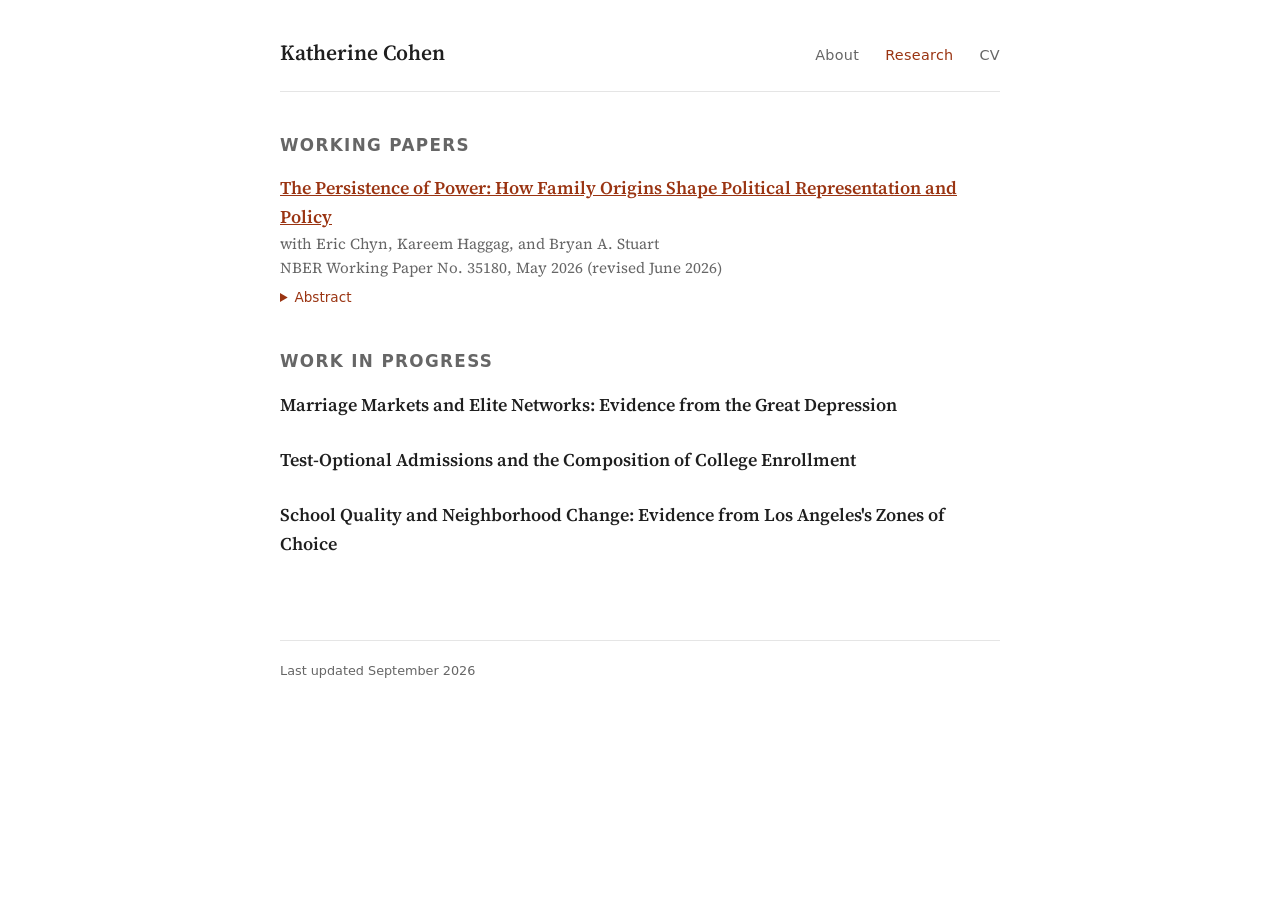
==== research.html @ c25a2d51 "Initial site" ====
<!doctype html>
<html lang="en">
<head>
  <meta charset="utf-8">
  <meta name="viewport" content="width=device-width, initial-scale=1">
  <title>Research | Katherine Cohen</title>
  <link rel="preconnect" href="https://fonts.googleapis.com">
  <link href="https://fonts.googleapis.com/css2?family=Source+Serif+4:opsz,wght@8..60,400;8..60,600&display=swap" rel="stylesheet">
  <link rel="stylesheet" href="style.css">
</head>
<body>
<div class="wrap">
  <header>
    <a class="name" href="index.html">Katherine Cohen</a>
    <nav>
      <a href="index.html">About</a>
      <a href="research.html" aria-current="page">Research</a>
      <a href="assets/Cohen_CV.pdf">CV</a>
      <!-- <a href="hobbies.html">Hobbies</a> -->
    </nav>
  </header>

  <main>
    <h2>Working Papers</h2>

    <div class="paper">
      <div class="title"><a href="https://www.nber.org/papers/w35180">The Persistence of Power: How Family Origins Shape Political Representation and Policy</a></div>
      <div class="meta">with Eric Chyn, Kareem Haggag, and Bryan A. Stuart<br>NBER Working Paper No. 35180, May 2026 (revised June 2026)</div>
      <details>
        <summary>Abstract</summary>
        <p>In the United States, long hailed as the land of opportunity, is access to political office truly open across society, or do the most privileged children disproportionately rise to enter political life? This question speaks to a longstanding concern that elite families may entrench themselves in positions of power, reproducing a form of hereditary privilege within a democratic system. We study the family backgrounds of U.S. politicians over the late nineteenth and early twentieth centuries and show that children from wealthy and privileged households have been substantially overrepresented in elected office. This imbalance has persisted over time and, at the highest levels of office, varies little across political parties. To test the durability of elite political advantage, we exploit the sudden economic shock caused by the end of slavery. Despite the large and concentrated losses at the top of the wealth distribution, the children of slaveholders continued to enter government at high rates. Finally, we examine whether politicians' socioeconomic origins shape policy by constructing a new sample of close elections linked to detailed information on U.S. House candidates' family backgrounds. Comparing otherwise similar districts in which a candidate from a high socioeconomic status family narrowly wins rather than loses, we find that districts represented by higher status candidates are less likely to support pro-tax positions in roll-call voting. Together, the evidence across our analyses shows that family background strongly predicts entry into political office and has measurable consequences for policy choices.</p>
      </details>
    </div>

    <h2>Work in Progress</h2>

    <div class="paper">
      <div class="title">Marriage Markets and Elite Networks: Evidence from the Great Depression</div>
    </div>
    <div class="paper">
      <div class="title">Test-Optional Admissions and the Composition of College Enrollment</div>
    </div>
    <div class="paper">
      <div class="title">School Quality and Neighborhood Change: Evidence from Los Angeles's Zones of Choice</div>
    </div>
  </main>

  <footer>Last updated September 2026</footer>
</div>
</body>
</html>
---- style.css ----
:root {
  --text: #1f1f1f;
  --muted: #666;
  --accent: #9a3412;
  --rule: #e5e5e5;
  --bg: #ffffff;
}
@media (prefers-color-scheme: dark) {
  :root {
    --text: #e8e6e3;
    --muted: #a3a3a3;
    --accent: #f0a37a;
    --rule: #333;
    --bg: #161616;
  }
}

* { box-sizing: border-box; }

body {
  margin: 0;
  background: var(--bg);
  color: var(--text);
  font-family: "Source Serif 4", Georgia, serif;
  font-size: 18px;
  line-height: 1.6;
}

.wrap {
  max-width: 760px;
  margin: 0 auto;
  padding: 0 20px;
}

/* Header and navigation */
header {
  display: flex;
  flex-wrap: wrap;
  justify-content: space-between;
  align-items: baseline;
  gap: 8px 24px;
  padding: 36px 0 20px;
  border-bottom: 1px solid var(--rule);
}
.name {
  font-size: 1.35rem;
  font-weight: 600;
  color: var(--text);
  text-decoration: none;
}
nav a {
  margin-left: 22px;
  color: var(--muted);
  text-decoration: none;
  font-family: system-ui, -apple-system, sans-serif;
  font-size: 0.9rem;
  letter-spacing: 0.02em;
}
nav a:first-child { margin-left: 0; }
nav a:hover, nav a[aria-current="page"] { color: var(--accent); }

main { padding: 40px 0 56px; }

a { color: var(--accent); }

/* Home page */
.intro {
  display: grid;
  grid-template-columns: 220px 1fr;
  gap: 40px;
  align-items: start;
}
.intro img {
  width: 100%;
  border-radius: 6px;
  display: block;
}
.intro p:first-child { margin-top: 0; }
.contact {
  font-family: system-ui, -apple-system, sans-serif;
  font-size: 0.9rem;
  color: var(--muted);
  margin-top: 14px;
  line-height: 1.8;
}
@media (max-width: 620px) {
  .intro { grid-template-columns: 1fr; gap: 24px; }
  .intro img { max-width: 200px; }
}

/* Research page */
h2 {
  font-size: 1.05rem;
  font-family: system-ui, -apple-system, sans-serif;
  text-transform: uppercase;
  letter-spacing: 0.08em;
  color: var(--muted);
  font-weight: 600;
  margin: 40px 0 16px;
}
h2:first-child { margin-top: 0; }
.paper { margin-bottom: 26px; }
.paper .title { font-weight: 600; }
.paper .meta { color: var(--muted); font-size: 0.95rem; }
.paper details { margin-top: 6px; font-size: 0.95rem; }
.paper summary {
  cursor: pointer;
  color: var(--accent);
  font-family: system-ui, -apple-system, sans-serif;
  font-size: 0.85rem;
}
.paper details p { margin: 8px 0 0; }

footer {
  border-top: 1px solid var(--rule);
  padding: 20px 0 40px;
  color: var(--muted);
  font-size: 0.8rem;
  font-family: system-ui, -apple-system, sans-serif;
}
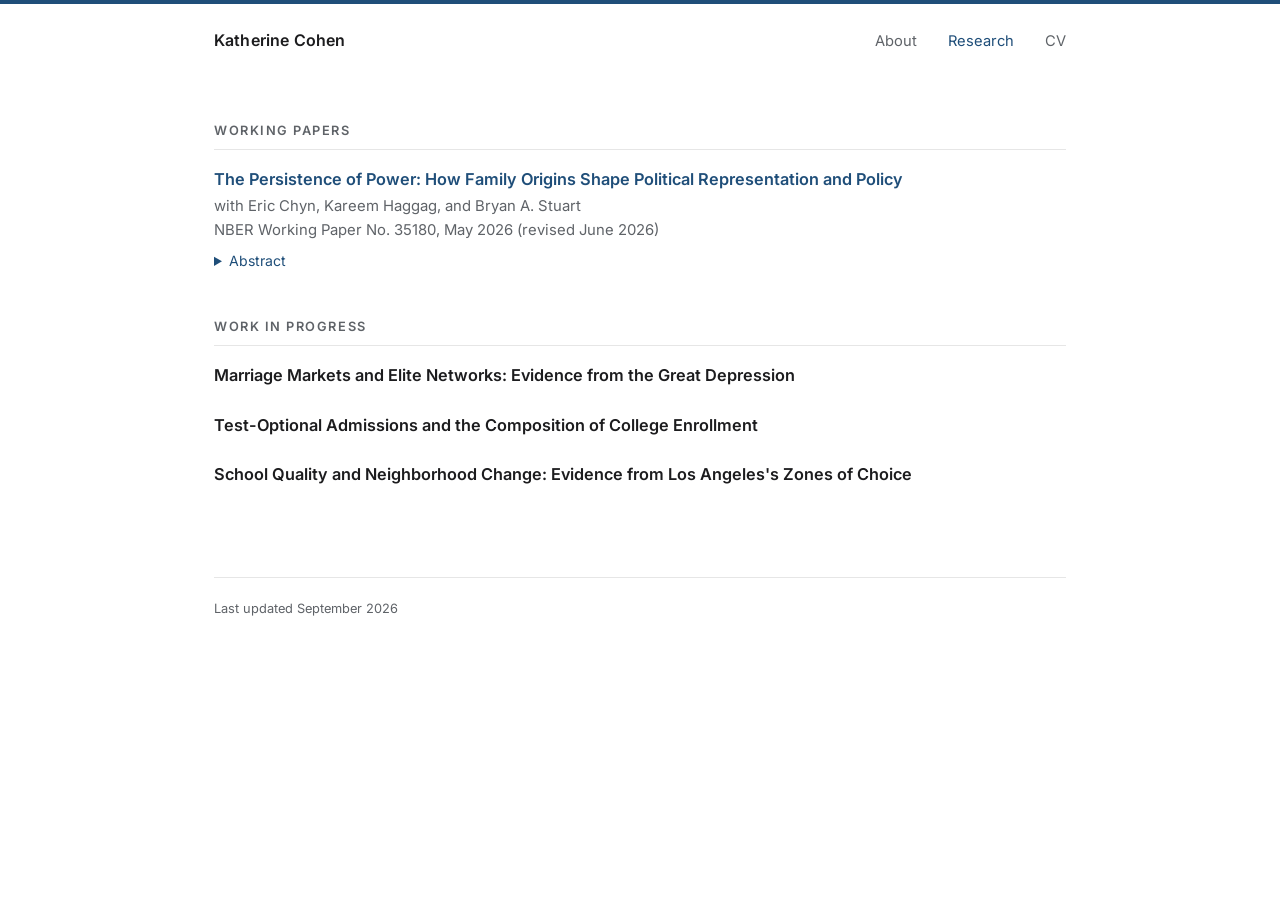
==== commit 3a6b7844: "Shorten bio, new layout" ====
--- a/research.html
+++ b/research.html
@@ -5,7 +5,7 @@
   <meta name="viewport" content="width=device-width, initial-scale=1">
   <title>Research | Katherine Cohen</title>
   <link rel="preconnect" href="https://fonts.googleapis.com">
-  <link href="https://fonts.googleapis.com/css2?family=Source+Serif+4:opsz,wght@8..60,400;8..60,600&display=swap" rel="stylesheet">
+  <link href="https://fonts.googleapis.com/css2?family=Inter:wght@400;600&display=swap" rel="stylesheet">
   <link rel="stylesheet" href="style.css">
 </head>
 <body>
--- a/style.css
+++ b/style.css
@@ -1,17 +1,19 @@
 :root {
-  --text: #1f1f1f;
-  --muted: #666;
-  --accent: #9a3412;
-  --rule: #e5e5e5;
+  --text: #1c1c1e;
+  --muted: #5f6368;
+  --accent: #1f4e79;
+  --rule: #e6e6e6;
   --bg: #ffffff;
+  --band: #f5f6f8;
 }
 @media (prefers-color-scheme: dark) {
   :root {
-    --text: #e8e6e3;
-    --muted: #a3a3a3;
-    --accent: #f0a37a;
-    --rule: #333;
-    --bg: #161616;
+    --text: #e8e8ea;
+    --muted: #a0a4aa;
+    --accent: #8cb8e6;
+    --rule: #2e3136;
+    --bg: #141517;
+    --band: #1c1e21;
   }
 }
 
@@ -21,94 +23,107 @@
   margin: 0;
   background: var(--bg);
   color: var(--text);
-  font-family: "Source Serif 4", Georgia, serif;
-  font-size: 18px;
-  line-height: 1.6;
+  font-family: "Inter", system-ui, -apple-system, "Segoe UI", sans-serif;
+  font-size: 17px;
+  line-height: 1.65;
+  border-top: 4px solid var(--accent);
 }
 
 .wrap {
-  max-width: 760px;
+  max-width: 900px;
   margin: 0 auto;
-  padding: 0 20px;
+  padding: 0 24px;
 }
 
-/* Header and navigation */
+a { color: var(--accent); text-decoration: none; }
+a:hover { text-decoration: underline; }
+
+/* Top bar */
 header {
   display: flex;
   flex-wrap: wrap;
   justify-content: space-between;
-  align-items: baseline;
+  align-items: center;
   gap: 8px 24px;
-  padding: 36px 0 20px;
-  border-bottom: 1px solid var(--rule);
+  padding: 22px 0;
 }
 .name {
-  font-size: 1.35rem;
   font-weight: 600;
+  font-size: 1rem;
   color: var(--text);
-  text-decoration: none;
+  letter-spacing: 0.01em;
 }
+.name:hover { text-decoration: none; }
 nav a {
-  margin-left: 22px;
+  margin-left: 26px;
   color: var(--muted);
-  text-decoration: none;
-  font-family: system-ui, -apple-system, sans-serif;
-  font-size: 0.9rem;
-  letter-spacing: 0.02em;
+  font-size: 0.92rem;
 }
 nav a:first-child { margin-left: 0; }
-nav a:hover, nav a[aria-current="page"] { color: var(--accent); }
+nav a:hover, nav a[aria-current="page"] { color: var(--accent); text-decoration: none; }
 
-main { padding: 40px 0 56px; }
+/* Home page hero */
+.hero {
+  background: var(--band);
+  border-bottom: 1px solid var(--rule);
+  padding: 52px 0 44px;
+}
+.hero h1 {
+  font-size: 2.6rem;
+  font-weight: 600;
+  letter-spacing: -0.015em;
+  line-height: 1.15;
+  margin: 0 0 8px;
+}
+.hero .role { color: var(--muted); margin: 0; font-size: 1.05rem; }
+.hero .links {
+  margin-top: 14px;
+  font-size: 0.95rem;
+  display: flex;
+  flex-wrap: wrap;
+  gap: 6px 22px;
+}
 
-a { color: var(--accent); }
+main { padding: 44px 0 64px; }
 
-/* Home page */
 .intro {
   display: grid;
-  grid-template-columns: 220px 1fr;
-  gap: 40px;
+  grid-template-columns: 260px 1fr;
+  gap: 48px;
   align-items: start;
 }
 .intro img {
   width: 100%;
-  border-radius: 6px;
+  aspect-ratio: 1 / 1;
+  object-fit: cover;
+  border-radius: 10px;
   display: block;
 }
 .intro p:first-child { margin-top: 0; }
-.contact {
-  font-family: system-ui, -apple-system, sans-serif;
-  font-size: 0.9rem;
-  color: var(--muted);
-  margin-top: 14px;
-  line-height: 1.8;
-}
-@media (max-width: 620px) {
-  .intro { grid-template-columns: 1fr; gap: 24px; }
-  .intro img { max-width: 200px; }
+@media (max-width: 680px) {
+  .hero { padding: 36px 0 30px; }
+  .hero h1 { font-size: 2rem; }
+  .intro { grid-template-columns: 1fr; gap: 28px; }
+  .intro img { max-width: 220px; }
 }
 
 /* Research page */
 h2 {
-  font-size: 1.05rem;
-  font-family: system-ui, -apple-system, sans-serif;
+  font-size: 0.8rem;
   text-transform: uppercase;
-  letter-spacing: 0.08em;
+  letter-spacing: 0.12em;
   color: var(--muted);
   font-weight: 600;
-  margin: 40px 0 16px;
+  margin: 44px 0 18px;
+  padding-bottom: 8px;
+  border-bottom: 1px solid var(--rule);
 }
 h2:first-child { margin-top: 0; }
 .paper { margin-bottom: 26px; }
-.paper .title { font-weight: 600; }
-.paper .meta { color: var(--muted); font-size: 0.95rem; }
-.paper details { margin-top: 6px; font-size: 0.95rem; }
-.paper summary {
-  cursor: pointer;
-  color: var(--accent);
-  font-family: system-ui, -apple-system, sans-serif;
-  font-size: 0.85rem;
-}
+.paper .title { font-weight: 600; font-size: 1.02rem; line-height: 1.45; }
+.paper .meta { color: var(--muted); font-size: 0.93rem; margin-top: 2px; }
+.paper details { margin-top: 6px; font-size: 0.94rem; }
+.paper summary { cursor: pointer; color: var(--accent); font-size: 0.88rem; }
 .paper details p { margin: 8px 0 0; }
 
 footer {
@@ -116,5 +131,4 @@
   padding: 20px 0 40px;
   color: var(--muted);
   font-size: 0.8rem;
-  font-family: system-ui, -apple-system, sans-serif;
 }
